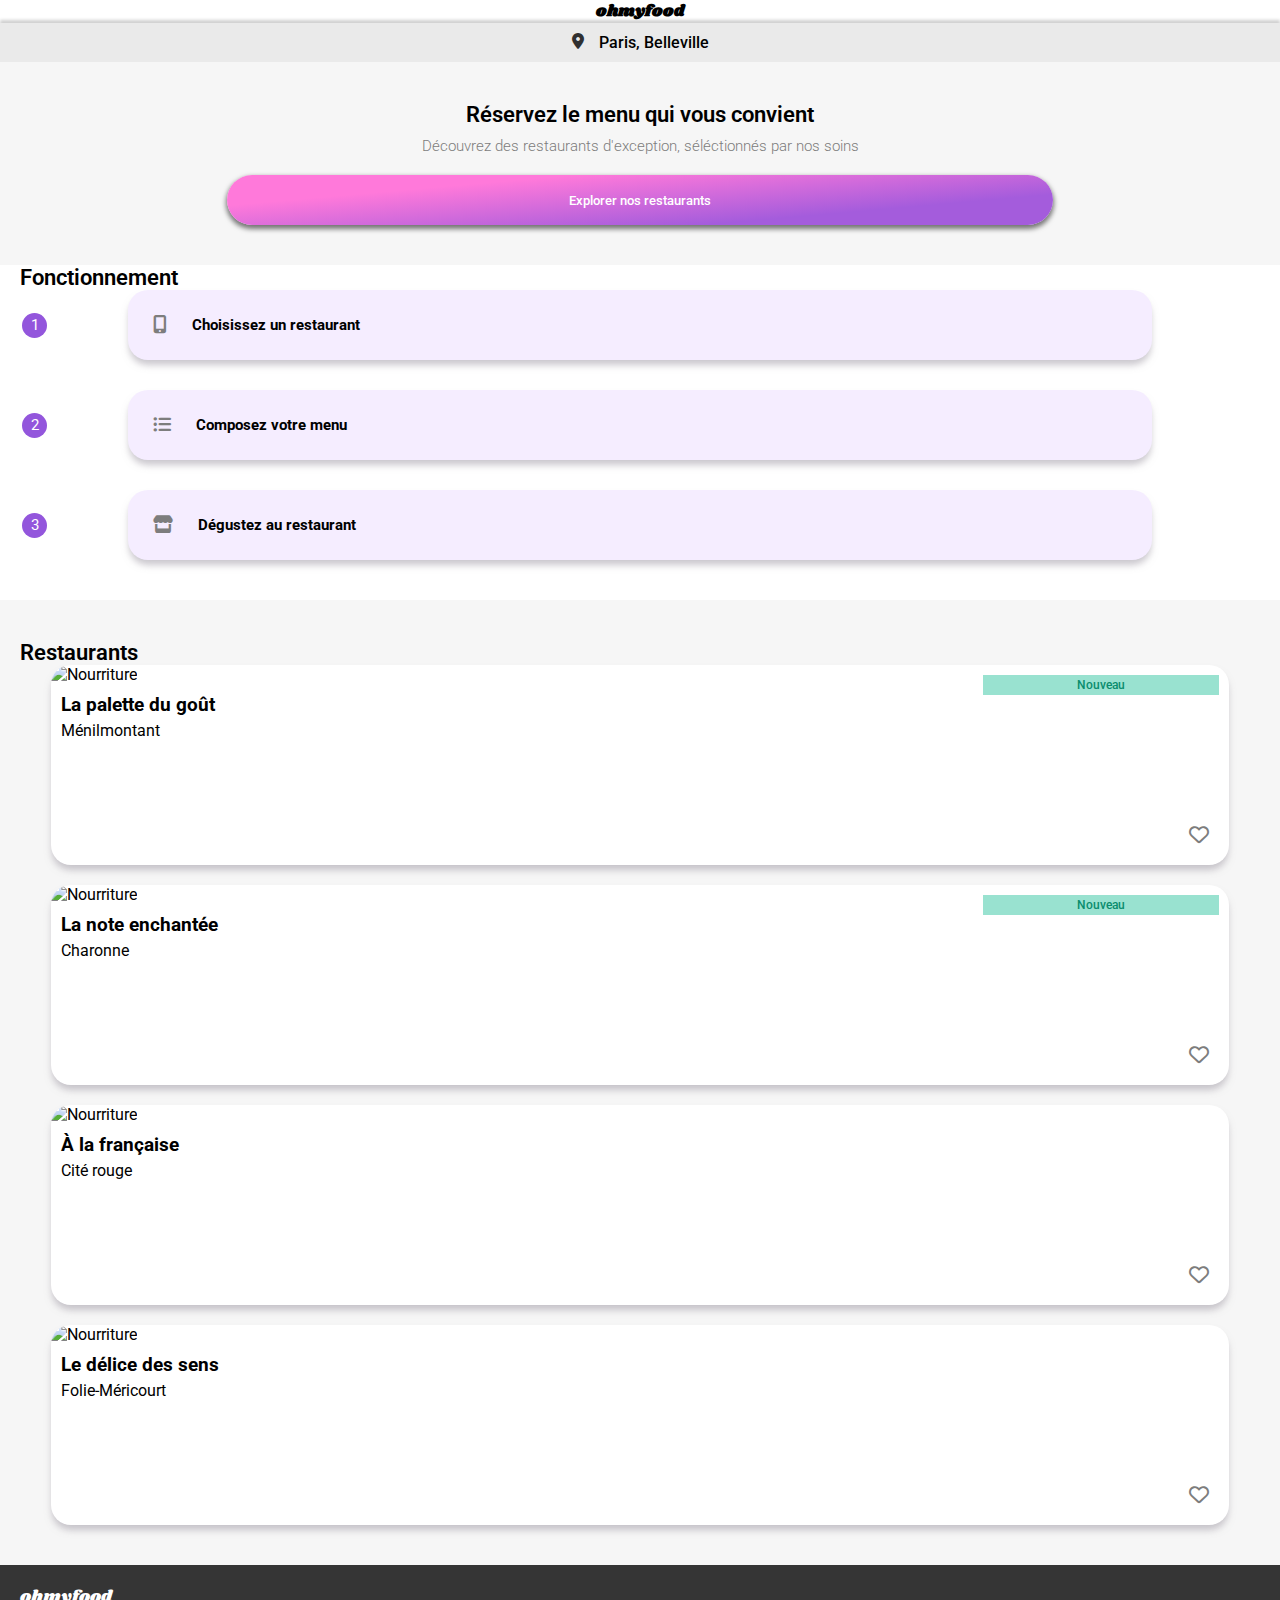
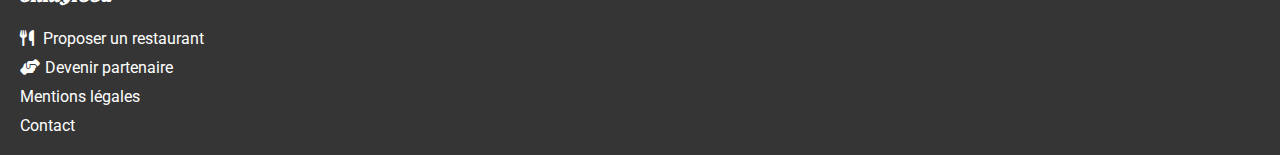
==== index.html @ 45371317 "pages menus modiff" ====
<!DOCTYPE html>
<html lang="en">

<head>
    <meta charset="UTF-8">
    <meta http-equiv="X-UA-Compatible" content="IE=edge">
    <meta name="viewport" content="width=device-width, initial-scale=1.0">
    <link rel="stylesheet" type="text/css" href="https://necolas.github.io/normalize.css/8.0.1/normalize.css">
    <link rel="stylesheet" type="text/css" href="https://cdnjs.cloudflare.com/ajax/libs/font-awesome/6.1.1/css/all.min.css">
    <link rel="stylesheet" type="text/css" href="style.css">
    <link rel="preconnect" href="https://fonts.googleapis.com">
    <link rel="preconnect" href="https://fonts.gstatic.com" crossorigin>
    <link href="https://fonts.googleapis.com/css2?family=Roboto:wght@300;400;500;600;700&family=Shrikhand&display=swap" rel="stylesheet">
    <title>Document</title>
</head>

<body>
    <div class="loader">
        <div class="dot dot_un"></div>
        <div class="dot dot_deux"></div>
        <div class="dot dot_trois"></div>
    </div>
    <header>
        <h1>ohmyfood</h1>
        <div class="location">
            <i class="fa-solid fa-location-dot"></i>
            <p>Paris, Belleville</p>
        </div>
        <div class="explorez">
            <p class="reservez">Réservez le menu qui vous convient</p>
            <p class="decouvrez">Découvrez des restaurants d'exception, séléctionnés par nos soins</p>
            <a href="#ancre" class="btn-rose">Explorer nos restaurants</a>
        </div>
    </header>
    <nav>
        <h1>Fonctionnement</h1>
        <div class="borderone">
            <div class="borderone_element">
                <span class="chiffre">1</span>
                <i class="fa-solid fa-mobile-screen-button"></i>
                <span>Choisissez un restaurant</span>
            </div>
            <div class="borderone_element">
                <span class="chiffre">2</span>
                <i class="fa-solid fa-list-ul"></i>
                <span>Composez votre menu</span>
            </div>
            <div class="borderone_element">
                <span class="chiffre">3</span>
                <i class="fa-solid fa-store"></i>
                <span>Dégustez au restaurant</span>
            </div>
        </div>
    </nav>
    <main>
        <h1 id="ancre">Restaurants</h1>
        <div class="restaurants">
            <div class="restaurants_element">
                <img src="./images/jay-wennington-N_Y88TWmGwA-unsplash.jpg" alt="Nourriture">
                <div class="nouveau">Nouveau</div>
                <h3>La palette du goût</h3>
                <p>Ménilmontant</p>
                <div class="heart">
                    <i class="fa-regular regularheart fa-heart"></i>
                    <i class="fa-solid solidheart fa-heart"></i>
                </div>
            </div>
            <div class="restaurants_element">
                <img src="./images/stil-u2Lp8tXIcjw-unsplash.jpg" alt="Nourriture">
                <div class="nouveau">Nouveau</div>
                <h3> La note enchantée</h3>
                <p> Charonne</p>
                <div class="heart">
                    <i class="fa-regular regularheart fa-heart"></i>
                    <i class="fa-solid solidheart fa-heart"></i>
                </div>
            </div>
            <div class="restaurants_element">
                <img src="./images/toa-heftiba-DQKerTsQwi0-unsplash.jpg" alt="Nourriture">
                <h3>À la française</h3>
                <p>Cité rouge</p>
                <div class="heart">
                    <i class="fa-regular regularheart fa-heart"></i>
                    <i class="fa-solid solidheart fa-heart"></i>
                </div>
            </div>
            <div class="restaurants_element">
                <img src="./images/louis-hansel-shotsoflouis-qNBGVyOCY8Q-unsplash.jpg" alt="Nourriture">
                <h3>Le délice des sens</h3>
                <p>Folie-Méricourt</p>
                <div class="heart">
                    <i class="fa-regular regularheart fa-heart"></i>
                    <i class="fa-solid solidheart fa-heart"></i>
                </div>
            </div>
        </div>
    </main>
    <footer>
        <h3>ohmyfood</h3>
        <p> <i class="fa-solid fa-utensils"></i> Proposer un restaurant</p>
        <p> <i class="fa-solid fa-handshake-angle"></i>Devenir partenaire</p>
        <p>Mentions légales</p>
        <a href="mailto:blablabla@example.com">Contact</a>
    </footer>
</body>

</html>
---- style.css ----
* {
  margin: 0px;
  padding: 0px;
  font-family: "Roboto";
}

.loader {
  top: 0;
  position: fixed;
  width: 100%;
  height: 100%;
  display: -webkit-box;
  display: -ms-flexbox;
  display: flex;
  -webkit-box-pack: center;
      -ms-flex-pack: center;
          justify-content: center;
  -webkit-box-align: center;
      -ms-flex-align: center;
          align-items: center;
  -webkit-transition: opacity 1s ease-in-out;
  transition: opacity 1s ease-in-out;
  background: linear-gradient(175deg, #ff79da 25%, #a45cdc 75%);
  z-index: 10;
  -webkit-animation: loaderduration 5s;
          animation: loaderduration 5s;
  opacity: 0;
  left: 1000%;
}

@-webkit-keyframes loaderduration {
  0% {
    left: 0;
    opacity: 1;
  }
  50% {
    opacity: 1;
  }
  60% {
    opacity: 0;
    left: 0;
  }
  70% {
    left: 1000%;
  }
}

@keyframes loaderduration {
  0% {
    left: 0;
    opacity: 1;
  }
  50% {
    opacity: 1;
  }
  60% {
    opacity: 0;
    left: 0;
  }
  70% {
    left: 1000%;
  }
}

.loader .dot {
  width: 50px;
  height: 50px;
  border-radius: 50%;
  background-color: white;
  margin: 0 15px;
  -webkit-animation: loader infinite 0.5s alternate;
          animation: loader infinite 0.5s alternate;
  -webkit-transform: translateY(30px);
          transform: translateY(30px);
}

@-webkit-keyframes loader {
  100% {
    -webkit-transform: translateY(-30px);
            transform: translateY(-30px);
  }
}

@keyframes loader {
  100% {
    -webkit-transform: translateY(-30px);
            transform: translateY(-30px);
  }
}

.loader .dot_deux {
  -webkit-animation-delay: 0.05s;
          animation-delay: 0.05s;
}

.loader .dot_trois {
  -webkit-animation-delay: 0.1s;
          animation-delay: 0.1s;
}

header {
  text-align: center;
}

header h1 {
  font-family: "Shrikhand";
  font-size: 16px;
}

header .location {
  display: -webkit-box;
  display: -ms-flexbox;
  display: flex;
  -webkit-box-pack: center;
      -ms-flex-pack: center;
          justify-content: center;
  background-color: #eaeaea;
  -webkit-box-shadow: 0px -3px 3px 0px #D1D1D1;
          box-shadow: 0px -3px 3px 0px #D1D1D1;
  gap: 15px;
  padding: 10px 0px;
  font-weight: 500;
}

header .location i {
  color: #303030;
}

header .explorez {
  display: -webkit-box;
  display: -ms-flexbox;
  display: flex;
  -webkit-box-orient: vertical;
  -webkit-box-direction: normal;
      -ms-flex-direction: column;
          flex-direction: column;
  -webkit-box-align: center;
      -ms-flex-align: center;
          align-items: center;
  background-color: #f6f6f6;
  padding: 40px 50px;
}

header .explorez .reservez {
  font-size: 22px;
  font-weight: 600;
}

header .explorez .decouvrez {
  padding: 10px 0 20px 0;
  font-size: 15px;
  color: #7d7d7d;
  font-weight: 300;
}

header .explorez .btn-rose {
  background: linear-gradient(175deg, #ff79da 25%, #a45cdc 75%);
  color: white;
  font-size: 13px;
  font-weight: 500;
  border-radius: 50px;
  height: 50px;
  display: -webkit-box;
  display: -ms-flexbox;
  display: flex;
  -webkit-box-align: center;
      -ms-flex-align: center;
          align-items: center;
  -webkit-box-pack: center;
      -ms-flex-pack: center;
          justify-content: center;
  width: 70%;
  -webkit-box-shadow: 0px 3px 5px 1px rgba(0, 0, 0, 0.53);
          box-shadow: 0px 3px 5px 1px rgba(0, 0, 0, 0.53);
  text-decoration: none;
}

nav {
  padding-bottom: 40px;
}

nav h1 {
  font-weight: 600;
  font-size: 22px;
  padding-left: 20px;
}

nav i {
  color: #7d7d7d;
  margin: 0 25px;
  font-size: 18px;
}

nav .borderone {
  display: -webkit-box;
  display: -ms-flexbox;
  display: flex;
  -webkit-box-orient: vertical;
  -webkit-box-direction: normal;
      -ms-flex-direction: column;
          flex-direction: column;
  -webkit-box-align: center;
      -ms-flex-align: center;
          align-items: center;
  -webkit-box-pack: center;
      -ms-flex-pack: center;
          justify-content: center;
  gap: 30px;
  position: relative;
}

nav .borderone_element {
  background-color: #f5edff;
  -webkit-box-shadow: 0px 6px 7px -1px rgba(154, 149, 161, 0.53);
          box-shadow: 0px 6px 7px -1px rgba(154, 149, 161, 0.53);
  height: 70px;
  border-radius: 20px;
  width: 80%;
  display: -webkit-box;
  display: -ms-flexbox;
  display: flex;
  -webkit-box-align: center;
      -ms-flex-align: center;
          align-items: center;
  font-size: 15px;
  font-weight: 700;
}

nav .borderone_element .chiffre {
  background-color: #9356DC;
  border-radius: 50%;
  position: absolute;
  left: 22px;
  width: 25px;
  height: 25px;
  color: white;
  line-height: 25px;
  font-weight: 400;
  display: -webkit-box;
  display: -ms-flexbox;
  display: flex;
  -webkit-box-pack: center;
      -ms-flex-pack: center;
          justify-content: center;
  -webkit-box-align: center;
      -ms-flex-align: center;
          align-items: center;
  font-size: 15px;
}

main {
  padding-bottom: 40px;
  background-color: #f6f6f6;
}

main h1 {
  font-weight: 600;
  font-size: 22px;
  padding-left: 20px;
  padding-top: 40px;
}

main .restaurants {
  gap: 20px;
  display: -webkit-box;
  display: -ms-flexbox;
  display: flex;
  -webkit-box-orient: vertical;
  -webkit-box-direction: normal;
      -ms-flex-direction: column;
          flex-direction: column;
  -webkit-box-pack: center;
      -ms-flex-pack: center;
          justify-content: center;
  -webkit-box-align: center;
      -ms-flex-align: center;
          align-items: center;
}

main .restaurants_element {
  border-radius: 20px;
  background-color: white;
  width: 92%;
  -webkit-box-shadow: 0px 6px 7px -1px rgba(154, 149, 161, 0.53);
          box-shadow: 0px 6px 7px -1px rgba(154, 149, 161, 0.53);
  height: 200px;
  overflow: hidden;
  position: relative;
}

main .restaurants_element .nouveau {
  position: absolute;
  background-color: #99e2d0;
  color: #0a8d6d;
  top: 10px;
  right: 10px;
  font-weight: 500;
  font-size: 12px;
  width: 20%;
  text-align: center;
  height: 20px;
  line-height: 20px;
}

main .restaurants_element .heart {
  position: absolute;
  right: 20px;
  bottom: 40px;
  font-size: 20px;
  color: #7d7d7d;
}

main .restaurants_element .heart .fa-heart {
  position: absolute;
  top: 0;
  right: 0;
}

main .restaurants_element .heart .solidheart {
  -webkit-transform: scale(0);
          transform: scale(0);
  color: #9356DC;
  -webkit-transition: all 400ms;
  transition: all 400ms;
}

main .restaurants_element .heart:hover .solidheart {
  -webkit-transform: scale(1);
          transform: scale(1);
}

main .restaurants img {
  -o-object-fit: cover;
     object-fit: cover;
  height: 65%;
  width: 100%;
}

main .restaurants h3,
main .restaurants p {
  padding-left: 10px;
}

main .restaurants h3 {
  padding-bottom: 5px;
  padding-top: 10px;
}

footer {
  background-color: #353535;
  color: white;
  font-family: "Roboto";
  display: -webkit-box;
  display: -ms-flexbox;
  display: flex;
  gap: 10px;
  -webkit-box-orient: vertical;
  -webkit-box-direction: normal;
      -ms-flex-direction: column;
          flex-direction: column;
  padding-top: 20px;
  padding-bottom: 20px;
}

footer a,
footer p,
footer h3 {
  padding-left: 20px;
}

footer h3 {
  font-family: "Shrikhand";
  font-weight: 300;
  font-size: 17px;
  padding-bottom: 10px;
}

footer a {
  text-decoration: none;
  color: white;
}

footer i {
  padding-right: 5px;
}
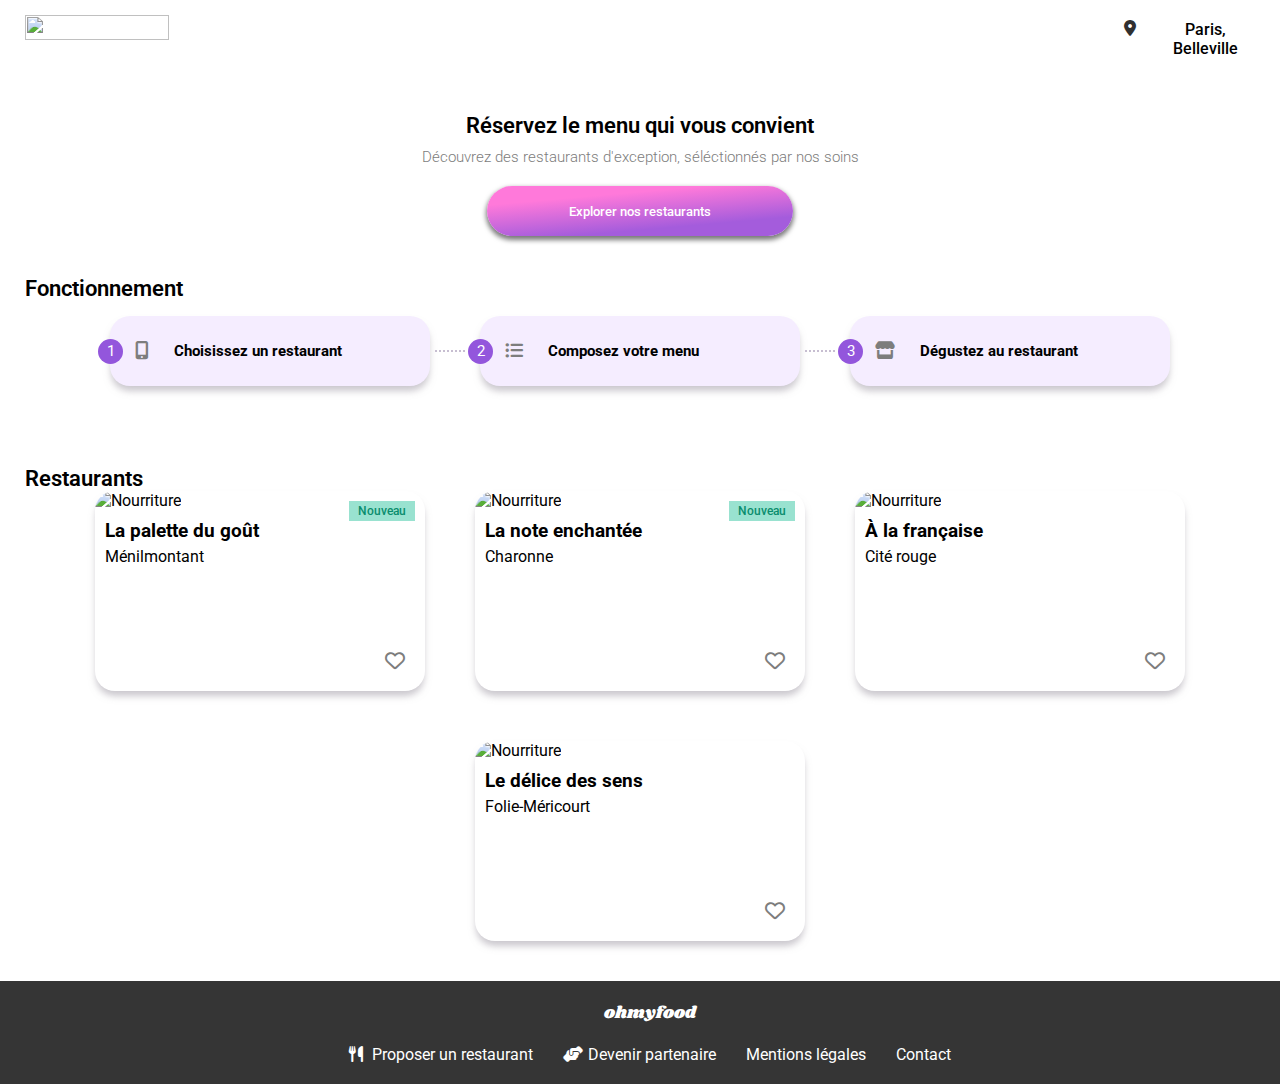
==== commit 89e08773: "mediaquerry page accueil" ====
--- a/index.html
+++ b/index.html
@@ -16,12 +16,11 @@
 
 <body>
     <div class="loader">
-        <div class="dot dot_un"></div>
-        <div class="dot dot_deux"></div>
-        <div class="dot dot_trois"></div>
+        <div class="title">OhMyFood</div>
+        <div class="barreblanche"></div>
     </div>
     <header>
-        <h1>ohmyfood</h1>
+        <img class="img_logo" src="./images/ohmyfood.png">
         <div class="location">
             <i class="fa-solid fa-location-dot"></i>
             <p>Paris, Belleville</p>
@@ -56,38 +55,46 @@
         <h1 id="ancre">Restaurants</h1>
         <div class="restaurants">
             <div class="restaurants_element">
-                <img src="./images/jay-wennington-N_Y88TWmGwA-unsplash.jpg" alt="Nourriture">
-                <div class="nouveau">Nouveau</div>
-                <h3>La palette du goût</h3>
-                <p>Ménilmontant</p>
+                <a href="restaurantun.html">
+                    <img src="./images/jay-wennington-N_Y88TWmGwA-unsplash.jpg" alt="Nourriture">
+                    <div class="nouveau">Nouveau</div>
+                    <h3>La palette du goût</h3>
+                    <p>Ménilmontant</p>
+                </a>
                 <div class="heart">
                     <i class="fa-regular regularheart fa-heart"></i>
                     <i class="fa-solid solidheart fa-heart"></i>
                 </div>
             </div>
             <div class="restaurants_element">
-                <img src="./images/stil-u2Lp8tXIcjw-unsplash.jpg" alt="Nourriture">
-                <div class="nouveau">Nouveau</div>
-                <h3> La note enchantée</h3>
-                <p> Charonne</p>
+                <a href="restaurantdeux.html">
+                    <img src="./images/stil-u2Lp8tXIcjw-unsplash.jpg" alt="Nourriture">
+                    <div class="nouveau">Nouveau</div>
+                    <h3> La note enchantée</h3>
+                    <p> Charonne</p>
+                </a>
                 <div class="heart">
                     <i class="fa-regular regularheart fa-heart"></i>
                     <i class="fa-solid solidheart fa-heart"></i>
                 </div>
             </div>
             <div class="restaurants_element">
-                <img src="./images/toa-heftiba-DQKerTsQwi0-unsplash.jpg" alt="Nourriture">
-                <h3>À la française</h3>
-                <p>Cité rouge</p>
+                <a href="restauranttrois.html">
+                    <img src="./images/toa-heftiba-DQKerTsQwi0-unsplash.jpg" alt="Nourriture">
+                    <h3>À la française</h3>
+                    <p>Cité rouge</p>
+                </a>
                 <div class="heart">
                     <i class="fa-regular regularheart fa-heart"></i>
                     <i class="fa-solid solidheart fa-heart"></i>
                 </div>
             </div>
             <div class="restaurants_element">
-                <img src="./images/louis-hansel-shotsoflouis-qNBGVyOCY8Q-unsplash.jpg" alt="Nourriture">
-                <h3>Le délice des sens</h3>
-                <p>Folie-Méricourt</p>
+                <a href="restaurantquatre.html">
+                    <img src="./images/louis-hansel-shotsoflouis-qNBGVyOCY8Q-unsplash.jpg" alt="Nourriture">
+                    <h3>Le délice des sens</h3>
+                    <p>Folie-Méricourt</p>
+                </a>
                 <div class="heart">
                     <i class="fa-regular regularheart fa-heart"></i>
                     <i class="fa-solid solidheart fa-heart"></i>
@@ -97,10 +104,12 @@
     </main>
     <footer>
         <h3>ohmyfood</h3>
-        <p> <i class="fa-solid fa-utensils"></i> Proposer un restaurant</p>
-        <p> <i class="fa-solid fa-handshake-angle"></i>Devenir partenaire</p>
-        <p>Mentions légales</p>
-        <a href="mailto:blablabla@example.com">Contact</a>
+        <div class="footer_text">
+            <p> <i class="fa-solid fa-utensils"></i> Proposer un restaurant</p>
+            <p> <i class="fa-solid fa-handshake-angle"></i>Devenir partenaire</p>
+            <p>Mentions légales</p>
+            <a href="mailto:blablabla@example.com">Contact</a>
+        </div>
     </footer>
 </body>
 
--- a/style.css
+++ b/style.css
@@ -1,7 +1,18 @@
 * {
   margin: 0px;
   padding: 0px;
+}
+
+body {
   font-family: "Roboto";
+  min-height: 100vh;
+  display: -webkit-box;
+  display: -ms-flexbox;
+  display: flex;
+  -webkit-box-orient: vertical;
+  -webkit-box-direction: normal;
+      -ms-flex-direction: column;
+          flex-direction: column;
 }
 
 .loader {
@@ -20,7 +31,7 @@
           align-items: center;
   -webkit-transition: opacity 1s ease-in-out;
   transition: opacity 1s ease-in-out;
-  background: linear-gradient(175deg, #ff79da 25%, #a45cdc 75%);
+  background: white;
   z-index: 10;
   -webkit-animation: loaderduration 5s;
           animation: loaderduration 5s;
@@ -28,6 +39,45 @@
   left: 1000%;
 }
 
+.loader .barreblanche {
+  background: white;
+  background: -webkit-gradient(linear, left top, right top, from(rgba(255, 255, 255, 0)), color-stop(10%, white));
+  background: linear-gradient(90deg, rgba(255, 255, 255, 0) 0%, white 10%);
+  width: 100%;
+  margin: auto 0;
+  height: 50px;
+  position: absolute;
+  -webkit-animation: barreblanche 4s;
+          animation: barreblanche 4s;
+}
+
+@-webkit-keyframes barreblanche {
+  0% {
+    margin-left: 0;
+  }
+  100% {
+    margin-left: 200%;
+  }
+}
+
+@keyframes barreblanche {
+  0% {
+    margin-left: 0;
+  }
+  100% {
+    margin-left: 200%;
+  }
+}
+
+.loader .title {
+  background: linear-gradient(175deg, #ff79da 25%, #a45cdc 75%);
+  -webkit-background-clip: text;
+  background-clip: text;
+  -webkit-text-fill-color: transparent;
+  font-family: "Shrikhand";
+  font-size: 30px;
+}
+
 @-webkit-keyframes loaderduration {
   0% {
     left: 0;
@@ -62,49 +112,16 @@
   }
 }
 
-.loader .dot {
-  width: 50px;
-  height: 50px;
-  border-radius: 50%;
-  background-color: white;
-  margin: 0 15px;
-  -webkit-animation: loader infinite 0.5s alternate;
-          animation: loader infinite 0.5s alternate;
-  -webkit-transform: translateY(30px);
-          transform: translateY(30px);
-}
-
-@-webkit-keyframes loader {
-  100% {
-    -webkit-transform: translateY(-30px);
-            transform: translateY(-30px);
-  }
-}
-
-@keyframes loader {
-  100% {
-    -webkit-transform: translateY(-30px);
-            transform: translateY(-30px);
-  }
-}
-
-.loader .dot_deux {
-  -webkit-animation-delay: 0.05s;
-          animation-delay: 0.05s;
-}
-
-.loader .dot_trois {
-  -webkit-animation-delay: 0.1s;
-          animation-delay: 0.1s;
-}
-
 header {
+  -ms-flex-negative: 0;
+      flex-shrink: 0;
   text-align: center;
 }
 
-header h1 {
-  font-family: "Shrikhand";
-  font-size: 16px;
+header .img_logo {
+  width: 144px;
+  height: 25px;
+  margin: 5px auto;
 }
 
 header .location {
@@ -175,7 +192,16 @@
   text-decoration: none;
 }
 
+header .explorez .btn-rose:hover {
+  -webkit-filter: brightness(1.05);
+          filter: brightness(1.05);
+  -webkit-box-shadow: 0px 4px 6px 2px rgba(0, 0, 0, 0.53);
+          box-shadow: 0px 4px 6px 2px rgba(0, 0, 0, 0.53);
+}
+
 nav {
+  -ms-flex-negative: 0;
+      flex-shrink: 0;
   padding-bottom: 40px;
 }
 
@@ -206,7 +232,6 @@
       -ms-flex-pack: center;
           justify-content: center;
   gap: 30px;
-  position: relative;
 }
 
 nav .borderone_element {
@@ -224,13 +249,14 @@
           align-items: center;
   font-size: 15px;
   font-weight: 700;
+  position: relative;
 }
 
 nav .borderone_element .chiffre {
   background-color: #9356DC;
   border-radius: 50%;
   position: absolute;
-  left: 22px;
+  left: -12px;
   width: 25px;
   height: 25px;
   color: white;
@@ -250,6 +276,9 @@
 
 main {
   padding-bottom: 40px;
+  -webkit-box-flex: 1;
+      -ms-flex-positive: 1;
+          flex-grow: 1;
   background-color: #f6f6f6;
 }
 
@@ -319,7 +348,10 @@
 main .restaurants_element .heart .solidheart {
   -webkit-transform: scale(0);
           transform: scale(0);
-  color: #9356DC;
+  background: linear-gradient(175deg, #ff79da 25%, #a45cdc 75%);
+  -webkit-background-clip: text;
+  background-clip: text;
+  -webkit-text-fill-color: transparent;
   -webkit-transition: all 400ms;
   transition: all 400ms;
 }
@@ -327,6 +359,11 @@
 main .restaurants_element .heart:hover .solidheart {
   -webkit-transform: scale(1);
           transform: scale(1);
+}
+
+main .restaurants_element a {
+  text-decoration: none;
+  color: black;
 }
 
 main .restaurants img {
@@ -360,6 +397,8 @@
           flex-direction: column;
   padding-top: 20px;
   padding-bottom: 20px;
+  -ms-flex-negative: 0;
+      flex-shrink: 0;
 }
 
 footer a,
@@ -383,3 +422,101 @@
 footer i {
   padding-right: 5px;
 }
+
+@media (min-width: 992px) {
+  header {
+    display: -webkit-box;
+    display: -ms-flexbox;
+    display: flex;
+    -ms-flex-wrap: wrap;
+        flex-wrap: wrap;
+    -webkit-box-pack: center;
+        -ms-flex-pack: center;
+            justify-content: center;
+  }
+  header .img_logo {
+    margin: 15px calc(50% - 169px) 5px 25px;
+  }
+  header .location {
+    width: 136px;
+    margin: 10px 20px 5px calc(50% - 156px);
+  }
+  header .location,
+  header .explorez {
+    background-color: white;
+    -webkit-box-shadow: none;
+            box-shadow: none;
+  }
+  nav h1 {
+    padding-left: 25px;
+    padding-bottom: 15px;
+  }
+  nav .borderone {
+    display: -webkit-box;
+    display: -ms-flexbox;
+    display: flex;
+    -webkit-box-orient: horizontal;
+    -webkit-box-direction: normal;
+        -ms-flex-direction: row;
+            flex-direction: row;
+    gap: 50px;
+  }
+  nav .borderone_element {
+    width: 25%;
+  }
+  nav .borderone_element:not(:nth-child(3))::after {
+    content: "";
+    position: absolute;
+    width: 30px;
+    border-bottom: 2px dotted #c7bed1;
+    top: calc(50% - 1px);
+    left: calc(100% + 5px);
+  }
+  main {
+    background-color: white;
+  }
+  main h1 {
+    padding-left: 25px;
+  }
+  main .restaurants {
+    display: -webkit-box;
+    display: -ms-flexbox;
+    display: flex;
+    -webkit-box-orient: horizontal;
+    -webkit-box-direction: normal;
+        -ms-flex-direction: row;
+            flex-direction: row;
+    -ms-flex-wrap: wrap;
+        flex-wrap: wrap;
+    gap: 50px;
+  }
+  main .restaurants_element {
+    width: 330px;
+  }
+  footer h3 {
+    display: -webkit-box;
+    display: -ms-flexbox;
+    display: flex;
+    -webkit-box-align: center;
+        -ms-flex-align: center;
+            align-items: center;
+    -webkit-box-pack: center;
+        -ms-flex-pack: center;
+            justify-content: center;
+  }
+  footer .footer_text {
+    -webkit-box-orient: horizontal;
+    -webkit-box-direction: normal;
+        -ms-flex-direction: row;
+            flex-direction: row;
+    display: -webkit-box;
+    display: -ms-flexbox;
+    display: flex;
+    -ms-flex-wrap: wrap;
+        flex-wrap: wrap;
+    -webkit-box-pack: center;
+        -ms-flex-pack: center;
+            justify-content: center;
+    gap: 10px;
+  }
+}
